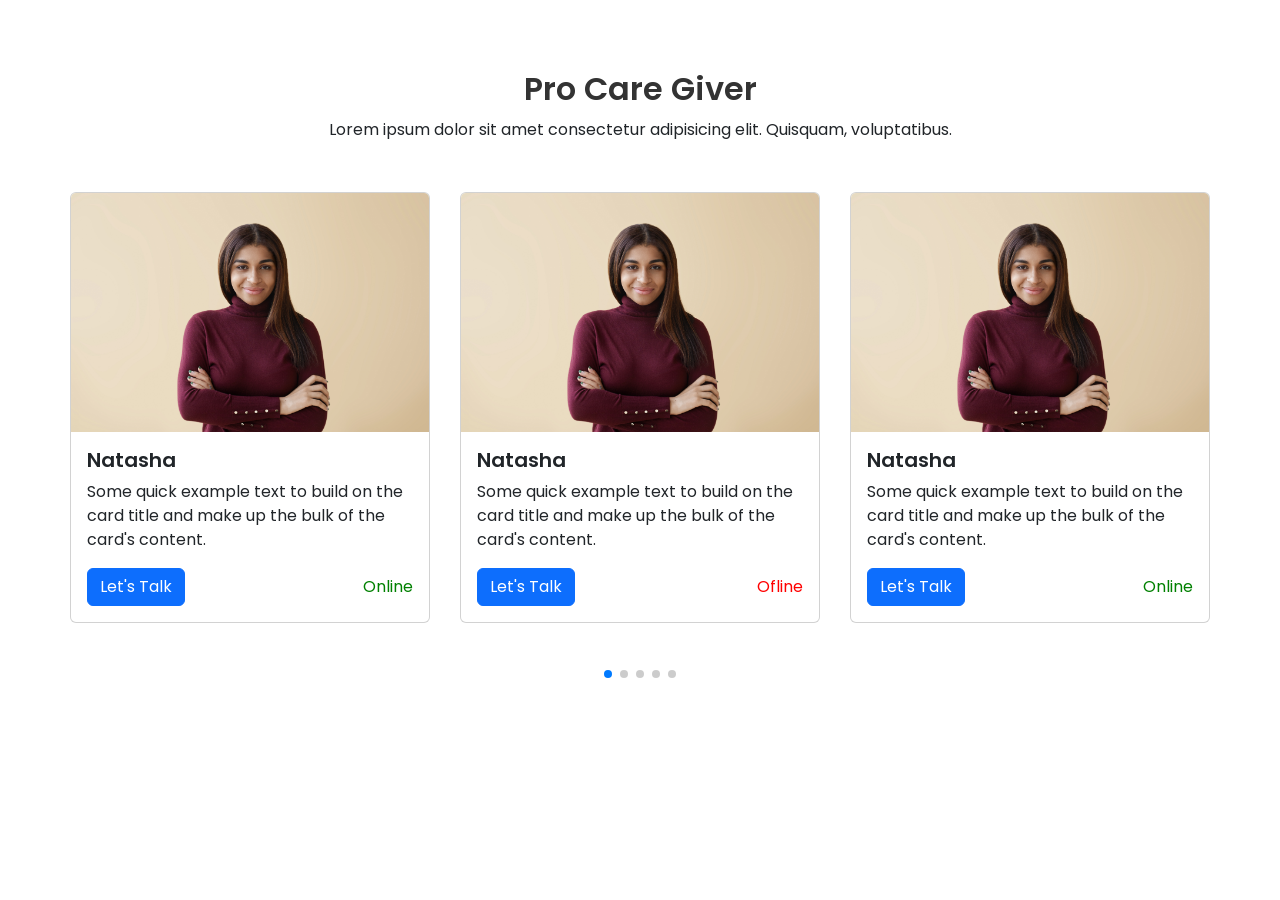
==== index.html @ 5de52268 "pro care card section and profile details page design done" ====
<!DOCTYPE html>
<html lang="en">
<head>
    <meta charset="UTF-8">
    <meta name="viewport" content="width=device-width, initial-scale=1.0">
    <!-- site title -->
    <title>Pro Care Template</title>
    <!-- google font -->
    <link rel="preconnect" href="https://fonts.googleapis.com">
    <link rel="preconnect" href="https://fonts.gstatic.com" crossorigin>
    <link href="https://fonts.googleapis.com/css2?family=Poppins:ital,wght@0,100;0,200;0,300;0,400;0,500;0,600;0,700;0,800;0,900;1,100;1,200;1,300;1,400;1,500;1,600;1,700;1,800;1,900&display=swap" rel="stylesheet">
    <!-- css links -->
    <link href="https://cdn.jsdelivr.net/npm/bootstrap@5.3.5/dist/css/bootstrap.min.css" rel="stylesheet" integrity="sha384-SgOJa3DmI69IUzQ2PVdRZhwQ+dy64/BUtbMJw1MZ8t5HZApcHrRKUc4W0kG879m7" crossorigin="anonymous">
    <link rel="stylesheet" href="https://cdn.jsdelivr.net/npm/swiper@11/swiper-bundle.min.css" />
    <link rel="stylesheet" href="style.css">
</head>
<body>
    
    <section class="pro_cara_giver">
        <div class="container">
            <div class="section_title text-center">
                <h2>Pro Care Giver</h2>
                <p>Lorem ipsum dolor sit amet consectetur adipisicing elit. Quisquam, voluptatibus.</p>
            </div>
            <div class="row">
                <div class="swiper proCareCard">
                    <div class="swiper-wrapper">
                        <div class="swiper-slide">
                            <div class="card">
                                <img src="images/female1.jpg" class="card-img-top" alt="card image">
                                <div class="card-body">
                                    <h5 class="card-title">Natasha </h5>
                                    <p class="card-text">Some quick example text to build on the card title and make up the bulk of the card's
                                        content.</p>
                                </div>
                                <div class="action_button">
                                    <a href="profile-details.html" class="btn btn-primary stretched-link">Let's Talk</a>
                                    <button class="online">Online</button>
                                </div>
                            </div>
                        </div>
                        <div class="swiper-slide">
                            <div class="card">
                                <img src="images/female1.jpg" class="card-img-top" alt="card image">
                                <div class="card-body">
                                    <h5 class="card-title">Natasha </h5>
                                    <p class="card-text">Some quick example text to build on the card title and make up the bulk of the card's
                                        content.</p>
                                </div>
                                <div class="action_button">
                                    <a href="profile-details.html" class="btn btn-primary stretched-link">Let's Talk</a>
                                    <button class="ofline">Ofline</button>
                                </div>
                            </div>
                        </div>
                        <div class="swiper-slide">
                            <div class="card">
                                <img src="images/female1.jpg" class="card-img-top" alt="card image">
                                <div class="card-body">
                                    <h5 class="card-title">Natasha </h5>
                                    <p class="card-text">Some quick example text to build on the card title and make up the bulk of the card's
                                        content.</p>
                                </div>
                                <div class="action_button">
                                    <a href="profile-details.html" class="btn btn-primary stretched-link">Let's Talk</a>
                                    <button class="online">Online</button>
                                </div>
                            </div>
                        </div>
                        <div class="swiper-slide">
                            <div class="card">
                                <img src="images/female1.jpg" class="card-img-top" alt="card image">
                                <div class="card-body">
                                    <h5 class="card-title">Natasha </h5>
                                    <p class="card-text">Some quick example text to build on the card title and make up the bulk of the card's
                                        content.</p>
                                </div>
                                <div class="action_button">
                                    <a href="profile-details.html" class="btn btn-primary stretched-link">Let's Talk</a>
                                    <button class="online">Online</button>
                                </div>
                            </div>
                        </div>
                        <div class="swiper-slide">
                            <div class="card">
                                <img src="images/female1.jpg" class="card-img-top" alt="card image">
                                <div class="card-body">
                                    <h5 class="card-title">Natasha </h5>
                                    <p class="card-text">Some quick example text to build on the card title and make up the bulk of the card's
                                        content.</p>
                                </div>
                                <div class="action_button">
                                    <a href="profile-details.html" class="btn btn-primary stretched-link">Let's Talk</a>
                                    <button class="ofline">Ofline</button>
                                </div>
                            </div>
                        </div>
                    </div>
                    <!-- pagination -->
                    <div class="swiper-pagination"></div>
                </div>
            </div>
        </div>
    </section>


    <!-- script -->
    <script src="https://cdn.jsdelivr.net/npm/bootstrap@5.3.5/dist/js/bootstrap.bundle.min.js" integrity="sha384-k6d4wzSIapyDyv1kpU366/PK5hCdSbCRGRCMv+eplOQJWyd1fbcAu9OCUj5zNLiq" crossorigin="anonymous"></script>
    <script src="https://cdn.jsdelivr.net/npm/swiper@11/swiper-bundle.min.js"></script>
    <script src="index.js"></script>
</body>
</html>
---- style.css ----
*{
    margin: 0;
    padding: 0;
    box-sizing: border-box;
}
body{
    font-family: 'Poppins', sans-serif;
}
p {
    font-family: 'Poppins', sans-serif;
    font-size: 16px;
}
h1, h2, h3, h4, h5, h6 {
    font-family: 'Poppins', sans-serif;
    font-weight: 600;
}
h1 {
    font-size: 40px;
}
h2 {
    font-size: 32px;
}
h3 {
    font-size: 28px;
}
h4 {
    font-size: 24px;
}
h5 {
    font-size: 20px;
}
h6 {
    font-size: 18px;
}
a {
    text-decoration: none;
    color: inherit;
}
a:hover {
    text-decoration: none;
    color: inherit;
}
a:focus {
    outline: none;
}
button {
    cursor: pointer;
    border: none;
    background: none;
    font-family: 'Poppins', sans-serif;
}
button:focus {
    outline: none;
}

/* section title style here */
.section_title {
    margin-bottom: 50px;
}
.section_title h2 {
    font-size: 32px;
    margin-bottom: 10px;
    text-align: center;
    color: #333;
}

/* default card style here */
.pro_cara_giver .card .action_button {
    display: flex;
    align-items: center;
    justify-content: space-between;
    padding: 0 1rem 1rem 1rem;
}
/* pro care giverr style here */
.pro_cara_giver {
    margin: 70px 0;
}
.action_button .online {
    color: green;
}
.action_button .ofline {
    color: red;
}
.proCareCard {
    padding-bottom: 70px;
}

/* profile details */
.profile_details_area {
    overflow: hidden;
    margin: 70px 0;
}
.profile_details_area .user_profile {
    display: flex;
    align-items: center;
    gap: 16px;
    margin-bottom: 30px;
}
.profile_details_area .user_info .name {
    font-size: 20px;
}
.profile_details_area .user_info .designation {
    margin-bottom: 0;
}
.profile_details_area .user_image {
    max-width: 120px;
    height: 120px;
    border-radius: 50%;
}
.profile_details_area .user_image img {
    width: 100%;
    height: 100%;
    object-fit: cover;
    border-radius: 50%;
}
.profile_details_area .profile_details {
    padding: 1rem;
    border: 1px solid #ddd;
    border-radius: 10px;
}
.profile_details_area .tab-content {
    border-top: 1px solid #ddd;
    padding-top: 10px;
}
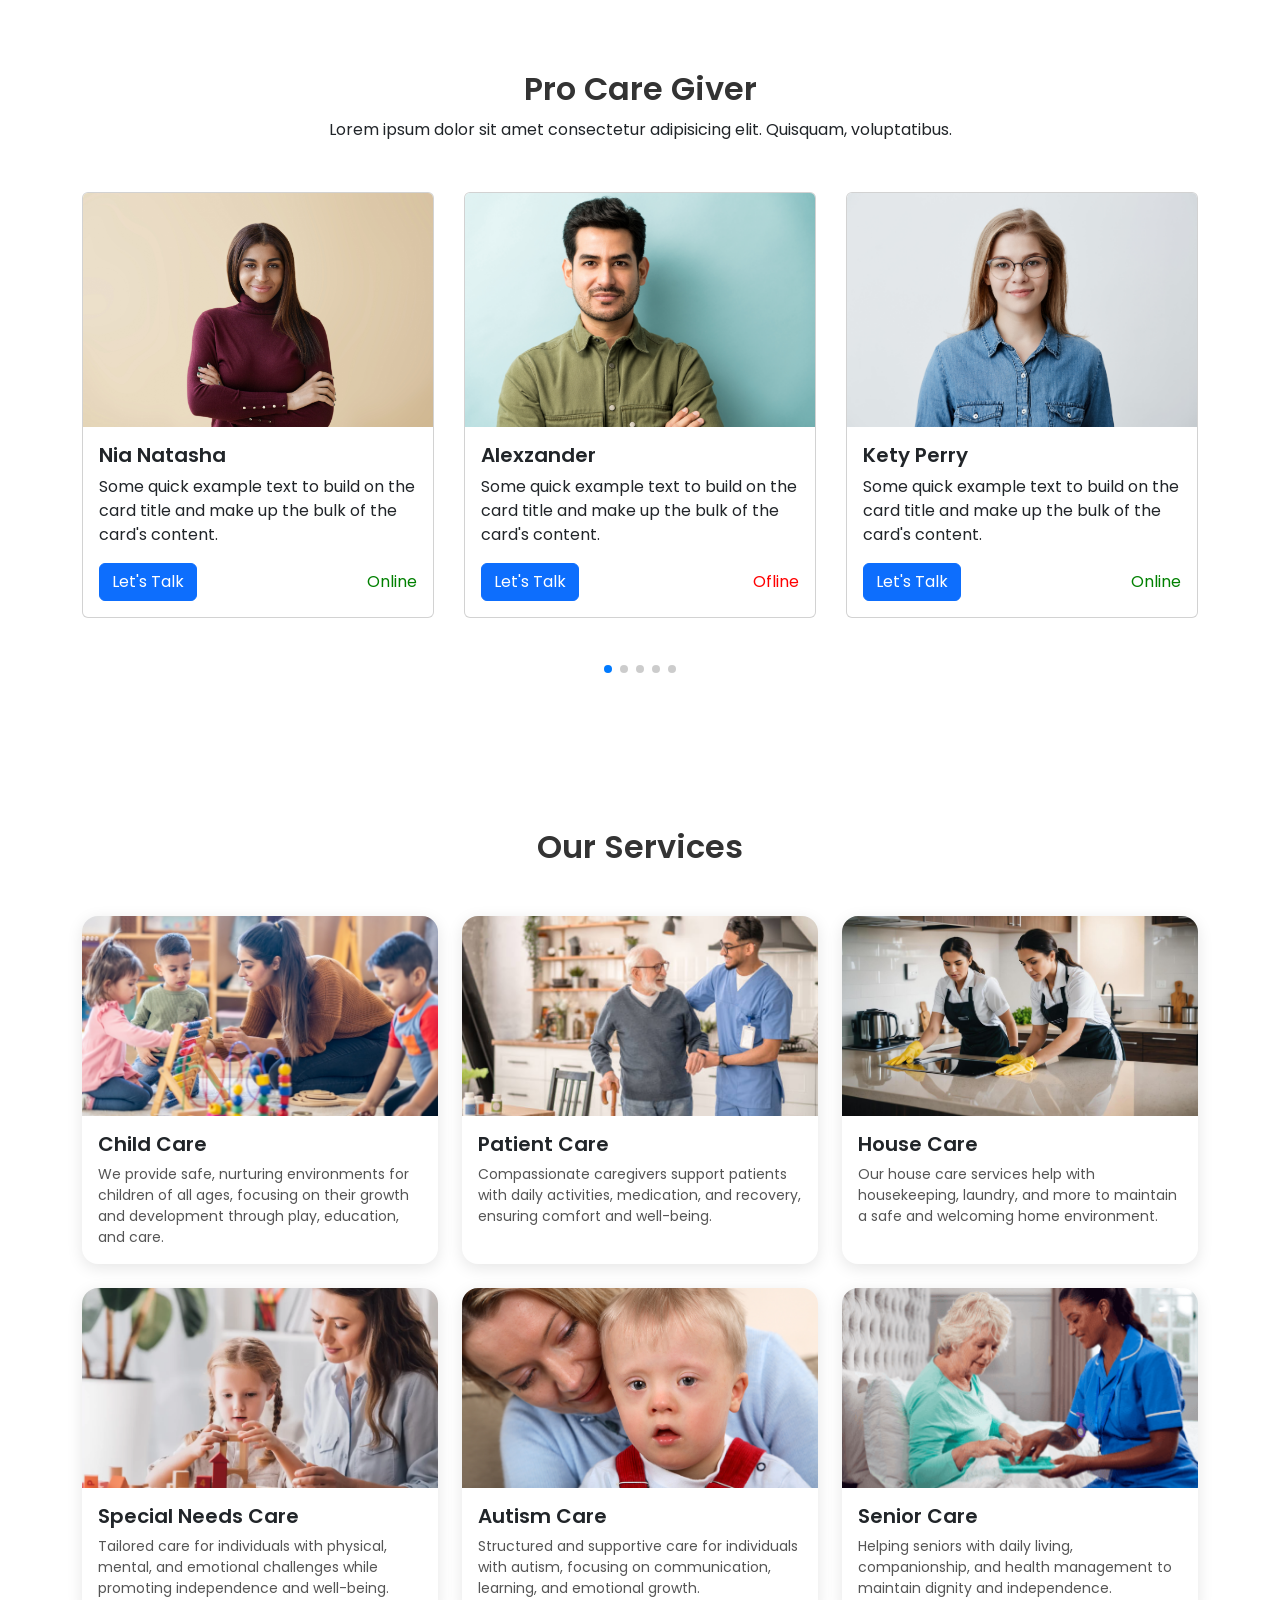
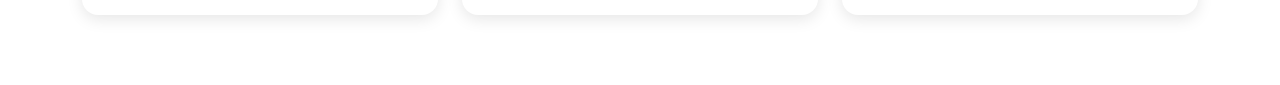
==== commit 2bf8d7ea: "services area design done" ====
--- a/index.html
+++ b/index.html
@@ -16,6 +16,7 @@
 </head>
 <body>
     
+    <!-- pro care giverr section start here -->
     <section class="pro_cara_giver">
         <div class="container">
             <div class="section_title text-center">
@@ -23,85 +24,168 @@
                 <p>Lorem ipsum dolor sit amet consectetur adipisicing elit. Quisquam, voluptatibus.</p>
             </div>
             <div class="row">
-                <div class="swiper proCareCard">
-                    <div class="swiper-wrapper">
-                        <div class="swiper-slide">
-                            <div class="card">
-                                <img src="images/female1.jpg" class="card-img-top" alt="card image">
-                                <div class="card-body">
-                                    <h5 class="card-title">Natasha </h5>
-                                    <p class="card-text">Some quick example text to build on the card title and make up the bulk of the card's
-                                        content.</p>
+                <div class="col">
+                    <div class="swiper proCareCard">
+                        <div class="swiper-wrapper">
+                            <div class="swiper-slide">
+                                <div class="card">
+                                    <img src="images/female1.jpg" class="card-img-top" alt="card image">
+                                    <div class="card-body">
+                                        <h5 class="card-title">Nia Natasha</h5>
+                                        <p class="card-text">Some quick example text to build on the card title and make up the bulk of the card's
+                                            content.</p>
+                                    </div>
+                                    <div class="action_button">
+                                        <a href="profile-details.html" class="btn btn-primary stretched-link">Let's Talk</a>
+                                        <button class="online">Online</button>
+                                    </div>
                                 </div>
-                                <div class="action_button">
-                                    <a href="profile-details.html" class="btn btn-primary stretched-link">Let's Talk</a>
-                                    <button class="online">Online</button>
+                            </div>
+                            <div class="swiper-slide">
+                                <div class="card">
+                                    <img src="images/male1.jpg" class="card-img-top" alt="card image">
+                                    <div class="card-body">
+                                        <h5 class="card-title">Alexzander</h5>
+                                        <p class="card-text">Some quick example text to build on the card title and make up the bulk of the card's
+                                            content.</p>
+                                    </div>
+                                    <div class="action_button">
+                                        <a href="profile-details.html" class="btn btn-primary stretched-link">Let's Talk</a>
+                                        <button class="ofline">Ofline</button>
+                                    </div>
+                                </div>
+                            </div>
+                            <div class="swiper-slide">
+                                <div class="card">
+                                    <img src="images/female2.jpg" class="card-img-top" alt="card image">
+                                    <div class="card-body">
+                                        <h5 class="card-title">Kety Perry</h5>
+                                        <p class="card-text">Some quick example text to build on the card title and make up the bulk of the card's
+                                            content.</p>
+                                    </div>
+                                    <div class="action_button">
+                                        <a href="profile-details.html" class="btn btn-primary stretched-link">Let's Talk</a>
+                                        <button class="online">Online</button>
+                                    </div>
+                                </div>
+                            </div>
+                            <div class="swiper-slide">
+                                <div class="card">
+                                    <img src="images/male2.jpg" class="card-img-top" alt="card image">
+                                    <div class="card-body">
+                                        <h5 class="card-title">Jack Sperrow</h5>
+                                        <p class="card-text">Some quick example text to build on the card title and make up the bulk of the card's
+                                            content.</p>
+                                    </div>
+                                    <div class="action_button">
+                                        <a href="profile-details.html" class="btn btn-primary stretched-link">Let's Talk</a>
+                                        <button class="online">Online</button>
+                                    </div>
+                                </div>
+                            </div>
+                            <div class="swiper-slide">
+                                <div class="card">
+                                    <img src="images/female3.jpg" class="card-img-top" alt="card image">
+                                    <div class="card-body">
+                                        <h5 class="card-title">Aliana Grande</h5>
+                                        <p class="card-text">Some quick example text to build on the card title and make up the bulk of the card's
+                                            content.</p>
+                                    </div>
+                                    <div class="action_button">
+                                        <a href="profile-details.html" class="btn btn-primary stretched-link">Let's Talk</a>
+                                        <button class="ofline">Ofline</button>
+                                    </div>
                                 </div>
                             </div>
                         </div>
-                        <div class="swiper-slide">
-                            <div class="card">
-                                <img src="images/female1.jpg" class="card-img-top" alt="card image">
-                                <div class="card-body">
-                                    <h5 class="card-title">Natasha </h5>
-                                    <p class="card-text">Some quick example text to build on the card title and make up the bulk of the card's
-                                        content.</p>
-                                </div>
-                                <div class="action_button">
-                                    <a href="profile-details.html" class="btn btn-primary stretched-link">Let's Talk</a>
-                                    <button class="ofline">Ofline</button>
-                                </div>
-                            </div>
-                        </div>
-                        <div class="swiper-slide">
-                            <div class="card">
-                                <img src="images/female1.jpg" class="card-img-top" alt="card image">
-                                <div class="card-body">
-                                    <h5 class="card-title">Natasha </h5>
-                                    <p class="card-text">Some quick example text to build on the card title and make up the bulk of the card's
-                                        content.</p>
-                                </div>
-                                <div class="action_button">
-                                    <a href="profile-details.html" class="btn btn-primary stretched-link">Let's Talk</a>
-                                    <button class="online">Online</button>
-                                </div>
-                            </div>
-                        </div>
-                        <div class="swiper-slide">
-                            <div class="card">
-                                <img src="images/female1.jpg" class="card-img-top" alt="card image">
-                                <div class="card-body">
-                                    <h5 class="card-title">Natasha </h5>
-                                    <p class="card-text">Some quick example text to build on the card title and make up the bulk of the card's
-                                        content.</p>
-                                </div>
-                                <div class="action_button">
-                                    <a href="profile-details.html" class="btn btn-primary stretched-link">Let's Talk</a>
-                                    <button class="online">Online</button>
-                                </div>
-                            </div>
-                        </div>
-                        <div class="swiper-slide">
-                            <div class="card">
-                                <img src="images/female1.jpg" class="card-img-top" alt="card image">
-                                <div class="card-body">
-                                    <h5 class="card-title">Natasha </h5>
-                                    <p class="card-text">Some quick example text to build on the card title and make up the bulk of the card's
-                                        content.</p>
-                                </div>
-                                <div class="action_button">
-                                    <a href="profile-details.html" class="btn btn-primary stretched-link">Let's Talk</a>
-                                    <button class="ofline">Ofline</button>
-                                </div>
-                            </div>
-                        </div>
+                        <!-- pagination -->
+                        <div class="swiper-pagination"></div>
                     </div>
-                    <!-- pagination -->
-                    <div class="swiper-pagination"></div>
                 </div>
             </div>
         </div>
     </section>
+    <!-- pro care giverr section end here -->
+
+    <!-- our services area start here -->
+    <section class="our_services_area">
+        <div class="container">
+            <div class="section_title text-center">
+                <h2>Our Services</h2>
+            </div>
+            <div class="row g-4">
+                <div class="col-md-6 col-lg-4">
+                    <div class="card service-card">
+                        <img src="images/services/child-care.png" class="card-img-top" alt="Child Care">
+                        <div class="card-body">
+                            <h5 class="card-title">Child Care</h5>
+                            <p class="card-text">We provide safe, nurturing environments for children of all ages, focusing on
+                                their growth and development through play, education, and care.</p>
+                        </div>
+                    </div>
+                </div>
+        
+                <div class="col-md-6 col-lg-4">
+                    <div class="card service-card">
+                        <img src="images/services/patient-care.png" class="card-img-top"
+                            alt="Patient Care">
+                        <div class="card-body">
+                            <h5 class="card-title">Patient Care</h5>
+                            <p class="card-text">Compassionate caregivers support patients with daily activities, medication,
+                                and recovery, ensuring comfort and well-being.</p>
+                        </div>
+                    </div>
+                </div>
+        
+                <div class="col-md-6 col-lg-4">
+                    <div class="card service-card">
+                        <img src="images/services/house-care.png" class="card-img-top" alt="House Care">
+                        <div class="card-body">
+                            <h5 class="card-title">House Care</h5>
+                            <p class="card-text">Our house care services help with housekeeping, laundry, and more to maintain a
+                                safe and welcoming home environment.</p>
+                        </div>
+                    </div>
+                </div>
+        
+                <div class="col-md-6 col-lg-4">
+                    <div class="card service-card">
+                        <img src="images/services/special-needs-care.png" class="card-img-top"
+                            alt="Special Needs Care">
+                        <div class="card-body">
+                            <h5 class="card-title">Special Needs Care</h5>
+                            <p class="card-text">Tailored care for individuals with physical, mental, and emotional challenges
+                                while promoting independence and well-being.</p>
+                        </div>
+                    </div>
+                </div>
+        
+                <div class="col-md-6 col-lg-4">
+                    <div class="card service-card">
+                        <img src="images/services/autism-care.png" class="card-img-top" alt="Autism Care">
+                        <div class="card-body">
+                            <h5 class="card-title">Autism Care</h5>
+                            <p class="card-text">Structured and supportive care for individuals with autism, focusing on
+                                communication, learning, and emotional growth.</p>
+                        </div>
+                    </div>
+                </div>
+        
+                <div class="col-md-6 col-lg-4">
+                    <div class="card service-card">
+                        <img src="images/services/senior-care.png" class="card-img-top" alt="Senior Care">
+                        <div class="card-body">
+                            <h5 class="card-title">Senior Care</h5>
+                            <p class="card-text">Helping seniors with daily living, companionship, and health management to
+                                maintain dignity and independence.</p>
+                        </div>
+                    </div>
+                </div>
+            </div>
+        </div>
+    </section>
+    <!-- our services area end here -->
+
 
 
     <!-- script -->
--- a/style.css
+++ b/style.css
@@ -122,3 +122,36 @@
     border-top: 1px solid #ddd;
     padding-top: 10px;
 }
+
+
+/* our services area style here */
+.our_services_area {
+    padding: 70px 0;
+}
+.our_services_area .service-card {
+    border: none;
+    border-radius: 16px;
+    box-shadow: 0 4px 16px rgba(0, 0, 0, 0.1);
+    transition: transform 0.3s ease;
+    height: 100%;
+}
+
+.our_services_area .service-card:hover {
+    transform: translateY(-5px);
+}
+
+.our_services_area .service-card img {
+    height: 200px;
+    object-fit: cover;
+    border-top-left-radius: 16px;
+    border-top-right-radius: 16px;
+}
+
+.our_services_area .card-title {
+    font-weight: 600;
+}
+
+.our_services_area .card-text {
+    font-size: 14px;
+    color: #555;
+}
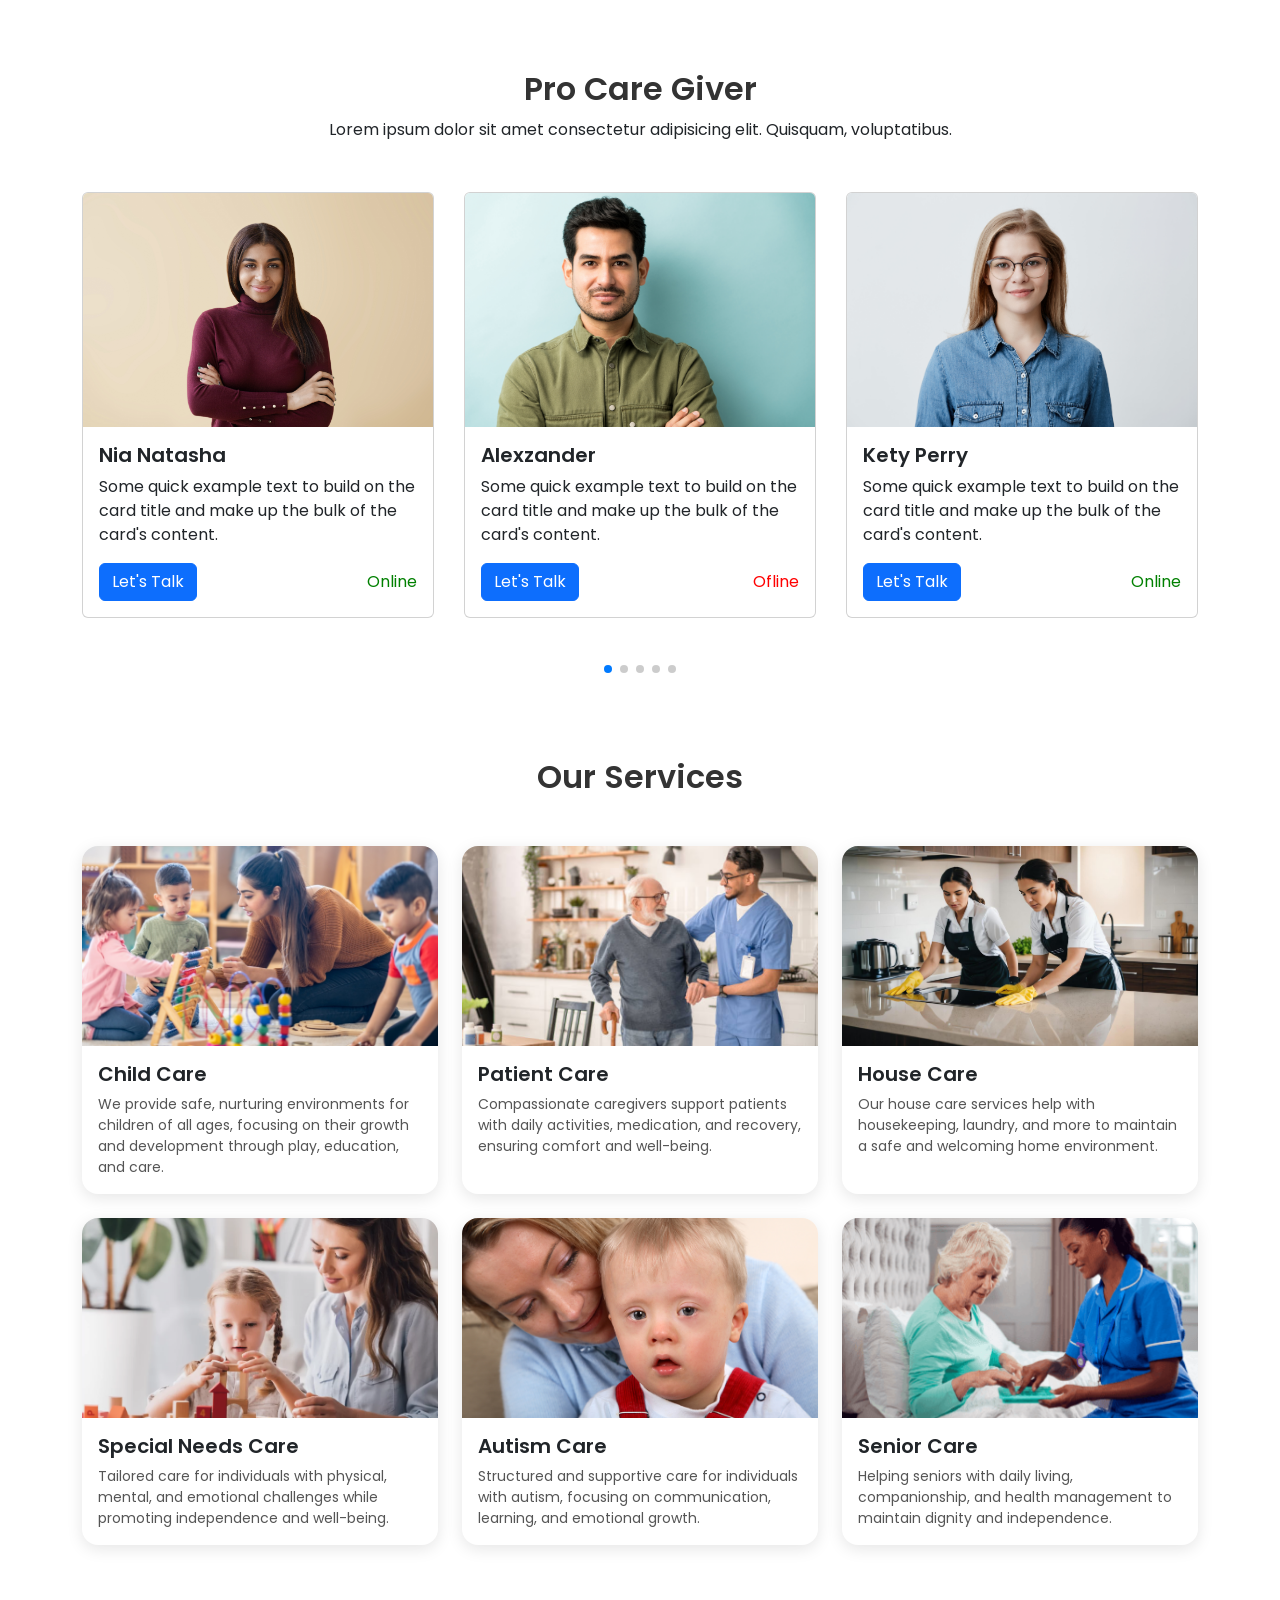
==== commit 1b7deef5: "responsive done" ====
--- a/index.html
+++ b/index.html
@@ -12,7 +12,8 @@
     <!-- css links -->
     <link href="https://cdn.jsdelivr.net/npm/bootstrap@5.3.5/dist/css/bootstrap.min.css" rel="stylesheet" integrity="sha384-SgOJa3DmI69IUzQ2PVdRZhwQ+dy64/BUtbMJw1MZ8t5HZApcHrRKUc4W0kG879m7" crossorigin="anonymous">
     <link rel="stylesheet" href="https://cdn.jsdelivr.net/npm/swiper@11/swiper-bundle.min.css" />
-    <link rel="stylesheet" href="style.css">
+    <link rel="stylesheet" href="css/style.css">
+    <link rel="stylesheet" href="css/responsive.css">
 </head>
 <body>
     
@@ -191,6 +192,6 @@
     <!-- script -->
     <script src="https://cdn.jsdelivr.net/npm/bootstrap@5.3.5/dist/js/bootstrap.bundle.min.js" integrity="sha384-k6d4wzSIapyDyv1kpU366/PK5hCdSbCRGRCMv+eplOQJWyd1fbcAu9OCUj5zNLiq" crossorigin="anonymous"></script>
     <script src="https://cdn.jsdelivr.net/npm/swiper@11/swiper-bundle.min.js"></script>
-    <script src="index.js"></script>
+    <script src="js/index.js"></script>
 </body>
 </html>
--- a/css/style.css
+++ b/css/style.css
@@ -0,0 +1,157 @@
+*{
+    margin: 0;
+    padding: 0;
+    box-sizing: border-box;
+}
+body{
+    font-family: 'Poppins', sans-serif;
+}
+p {
+    font-family: 'Poppins', sans-serif;
+    font-size: 16px;
+}
+h1, h2, h3, h4, h5, h6 {
+    font-family: 'Poppins', sans-serif;
+    font-weight: 600;
+}
+h1 {
+    font-size: 40px;
+}
+h2 {
+    font-size: 32px;
+}
+h3 {
+    font-size: 28px;
+}
+h4 {
+    font-size: 24px;
+}
+h5 {
+    font-size: 20px;
+}
+h6 {
+    font-size: 18px;
+}
+a {
+    text-decoration: none;
+    color: inherit;
+}
+a:hover {
+    text-decoration: none;
+    color: inherit;
+}
+a:focus {
+    outline: none;
+}
+button {
+    cursor: pointer;
+    border: none;
+    background: none;
+    font-family: 'Poppins', sans-serif;
+}
+button:focus {
+    outline: none;
+}
+
+/* section title style here */
+.section_title {
+    margin-bottom: 50px;
+}
+.section_title h2 {
+    font-size: 24px;
+    margin-bottom: 10px;
+    text-align: center;
+    color: #333;
+}
+
+/* default card style here */
+.pro_cara_giver .card .action_button {
+    display: flex;
+    align-items: center;
+    justify-content: space-between;
+    padding: 0 1rem 1rem 1rem;
+}
+/* pro care giverr style here */
+.pro_cara_giver {
+    margin: 70px 0;
+}
+.action_button .online {
+    color: green;
+}
+.action_button .ofline {
+    color: red;
+}
+.proCareCard {
+    padding-bottom: 70px;
+}
+
+/* profile details */
+.profile_details_area {
+    overflow: hidden;
+    margin: 70px 0;
+}
+.profile_details_area .user_profile {
+    display: flex;
+    align-items: center;
+    gap: 16px;
+    margin-bottom: 30px;
+}
+.profile_details_area .user_info .name {
+    font-size: 20px;
+}
+.profile_details_area .user_info .designation {
+    margin-bottom: 0;
+}
+.profile_details_area .user_image {
+    max-width: 120px;
+    height: 120px;
+    border-radius: 50%;
+}
+.profile_details_area .user_image img {
+    width: 100%;
+    height: 100%;
+    object-fit: cover;
+    border-radius: 50%;
+}
+.profile_details_area .profile_details {
+    padding: 1rem;
+    border: 1px solid #ddd;
+    border-radius: 10px;
+}
+.profile_details_area .tab-content {
+    border-top: 1px solid #ddd;
+    padding-top: 10px;
+}
+
+
+/* our services area style here */
+.our_services_area {
+    margin-bottom: 70px;
+}
+.our_services_area .service-card {
+    border: none;
+    border-radius: 16px;
+    box-shadow: 0 4px 16px rgba(0, 0, 0, 0.1);
+    transition: transform 0.3s ease;
+    height: 100%;
+}
+
+.our_services_area .service-card:hover {
+    transform: translateY(-5px);
+}
+
+.our_services_area .service-card img {
+    height: 200px;
+    object-fit: cover;
+    border-top-left-radius: 16px;
+    border-top-right-radius: 16px;
+}
+
+.our_services_area .card-title {
+    font-weight: 600;
+}
+
+.our_services_area .card-text {
+    font-size: 14px;
+    color: #555;
+}
--- a/css/responsive.css
+++ b/css/responsive.css
@@ -0,0 +1,36 @@
+
+@media (min-width: 576px) {
+    .section_title p {
+        font-size: 14px;
+    }
+    p {
+        font-size: 14px;
+    }
+}
+@media (min-width: 768px) {
+    .section_title h2 {
+        font-size: 28px;
+    }
+}
+
+@media (min-width: 992px) {
+
+}
+
+
+@media (min-width: 1200px) {
+    .section_title h2 {
+        font-size: 32px;
+    }
+    .section_title p {
+        font-size: 16px;
+    }
+    p {
+        font-size: 16px;
+    }
+}
+
+
+@media (min-width: 1400px) {
+
+}
